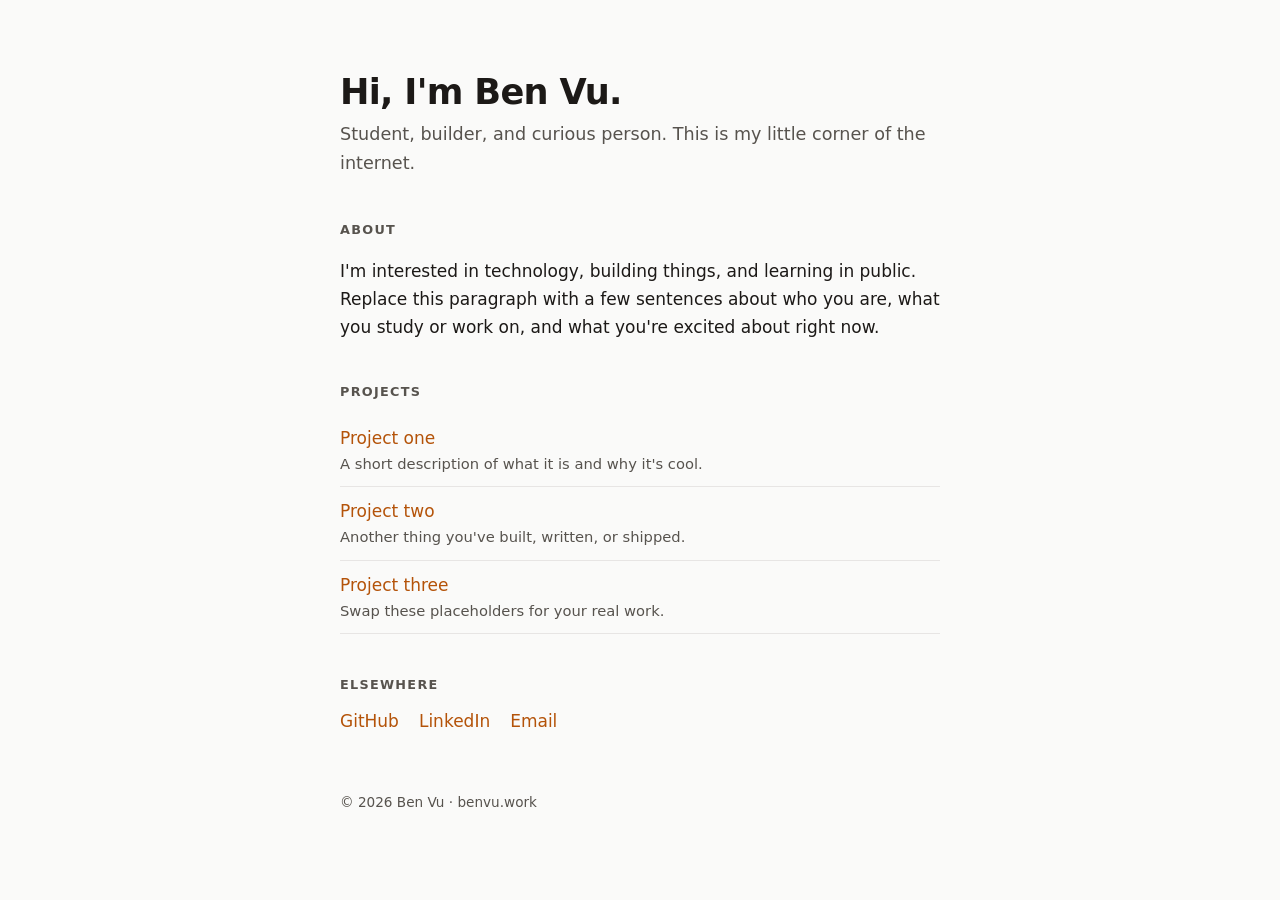
==== index.html @ daca8243 "Initial personal site for benvu.work Co-Authored-By: Claude Opus 5.5 <noreply@anthropic.com>" ====
<!doctype html>
<html lang="en">
<head>
  <meta charset="utf-8">
  <meta name="viewport" content="width=device-width, initial-scale=1">
  <title>Ben Vu</title>
  <meta name="description" content="Personal website of Ben Vu.">
  <link rel="icon" href="data:image/svg+xml,<svg xmlns='http://www.w3.org/2000/svg' viewBox='0 0 100 100'><text y='.9em' font-size='90'>👋</text></svg>">
  <style>
    :root {
      --bg: #fafaf9; --fg: #1c1917; --muted: #57534e; --accent: #b45309; --line: #e7e5e4;
    }
    @media (prefers-color-scheme: dark) {
      :root { --bg: #161412; --fg: #f5f5f4; --muted: #a8a29e; --accent: #f59e0b; --line: #292524; }
    }
    * { box-sizing: border-box; }
    body {
      margin: 0; background: var(--bg); color: var(--fg);
      font: 17px/1.65 -apple-system, BlinkMacSystemFont, "Segoe UI", Inter, system-ui, sans-serif;
    }
    main { max-width: 640px; margin: 0 auto; padding: 72px 20px 48px; }
    h1 { font-size: 2.2rem; line-height: 1.15; margin: 0 0 8px; letter-spacing: -0.02em; }
    .tagline { color: var(--muted); margin: 0 0 32px; font-size: 1.1rem; }
    h2 { font-size: .8rem; text-transform: uppercase; letter-spacing: .1em; color: var(--muted); margin: 40px 0 12px; }
    a { color: var(--accent); text-decoration: none; }
    a:hover { text-decoration: underline; }
    ul { list-style: none; padding: 0; margin: 0; }
    li { padding: 10px 0; border-bottom: 1px solid var(--line); }
    li span { color: var(--muted); font-size: .92rem; display: block; }
    .links { display: flex; gap: 20px; flex-wrap: wrap; }
    footer { color: var(--muted); font-size: .85rem; margin-top: 56px; }
  </style>
</head>
<body>
  <main>
    <h1>Hi, I'm Ben Vu.</h1>
    <p class="tagline">Student, builder, and curious person. This is my little corner of the internet.</p>

    <h2>About</h2>
    <p>I'm interested in technology, building things, and learning in public. Replace this paragraph with a few sentences about who you are, what you study or work on, and what you're excited about right now.</p>

    <h2>Projects</h2>
    <ul>
      <li><a href="#">Project one</a><span>A short description of what it is and why it's cool.</span></li>
      <li><a href="#">Project two</a><span>Another thing you've built, written, or shipped.</span></li>
      <li><a href="#">Project three</a><span>Swap these placeholders for your real work.</span></li>
    </ul>

    <h2>Elsewhere</h2>
    <div class="links">
      <a href="https://github.com/benvu35">GitHub</a>
      <a href="https://www.linkedin.com/">LinkedIn</a>
      <a href="mailto:hello@benvu.work">Email</a>
    </div>

    <footer>© <span id="y"></span> Ben Vu · benvu.work</footer>
  </main>
  <script>document.getElementById('y').textContent = new Date().getFullYear();</script>
</body>
</html>
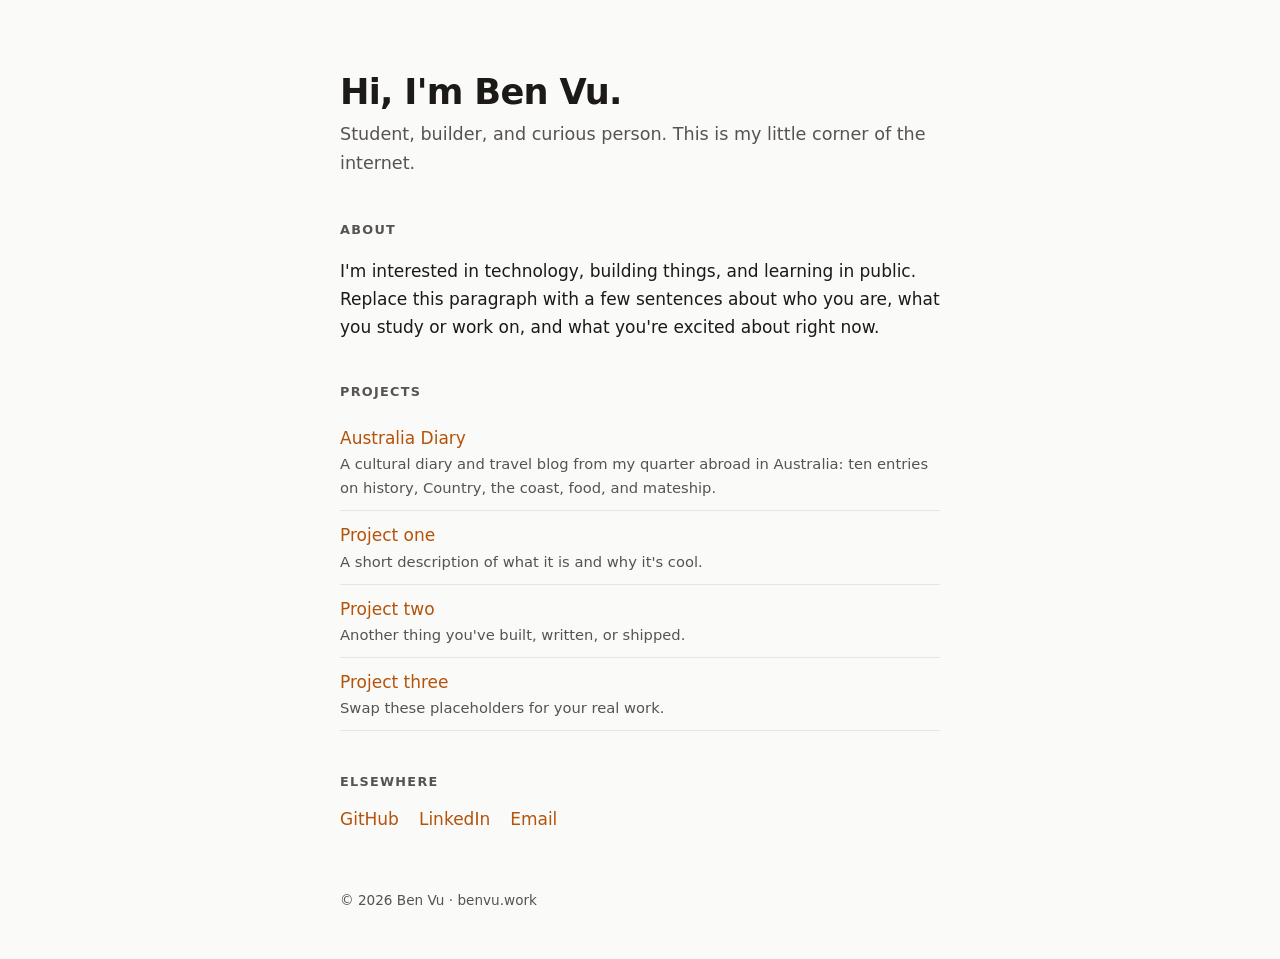
==== commit 721d3fa1: "Add Australia cultural diary as an interactive scroll page Ten Australian Studies diary entries with" ====
--- a/index.html
+++ b/index.html
@@ -41,6 +41,7 @@
 
     <h2>Projects</h2>
     <ul>
+      <li><a href="/australia/">Australia Diary</a><span>A cultural diary and travel blog from my quarter abroad in Australia: ten entries on history, Country, the coast, food, and mateship.</span></li>
       <li><a href="#">Project one</a><span>A short description of what it is and why it's cool.</span></li>
       <li><a href="#">Project two</a><span>Another thing you've built, written, or shipped.</span></li>
       <li><a href="#">Project three</a><span>Swap these placeholders for your real work.</span></li>
@@ -49,8 +50,8 @@
     <h2>Elsewhere</h2>
     <div class="links">
       <a href="https://github.com/benvu35">GitHub</a>
-      <a href="https://www.linkedin.com/">LinkedIn</a>
-      <a href="mailto:hello@benvu.work">Email</a>
+      <a href="https://www.linkedin.com/in/benvu35/">LinkedIn</a>
+      <a href="mailto:benvu@stanford.edu">Email</a>
     </div>
 
     <footer>© <span id="y"></span> Ben Vu · benvu.work</footer>
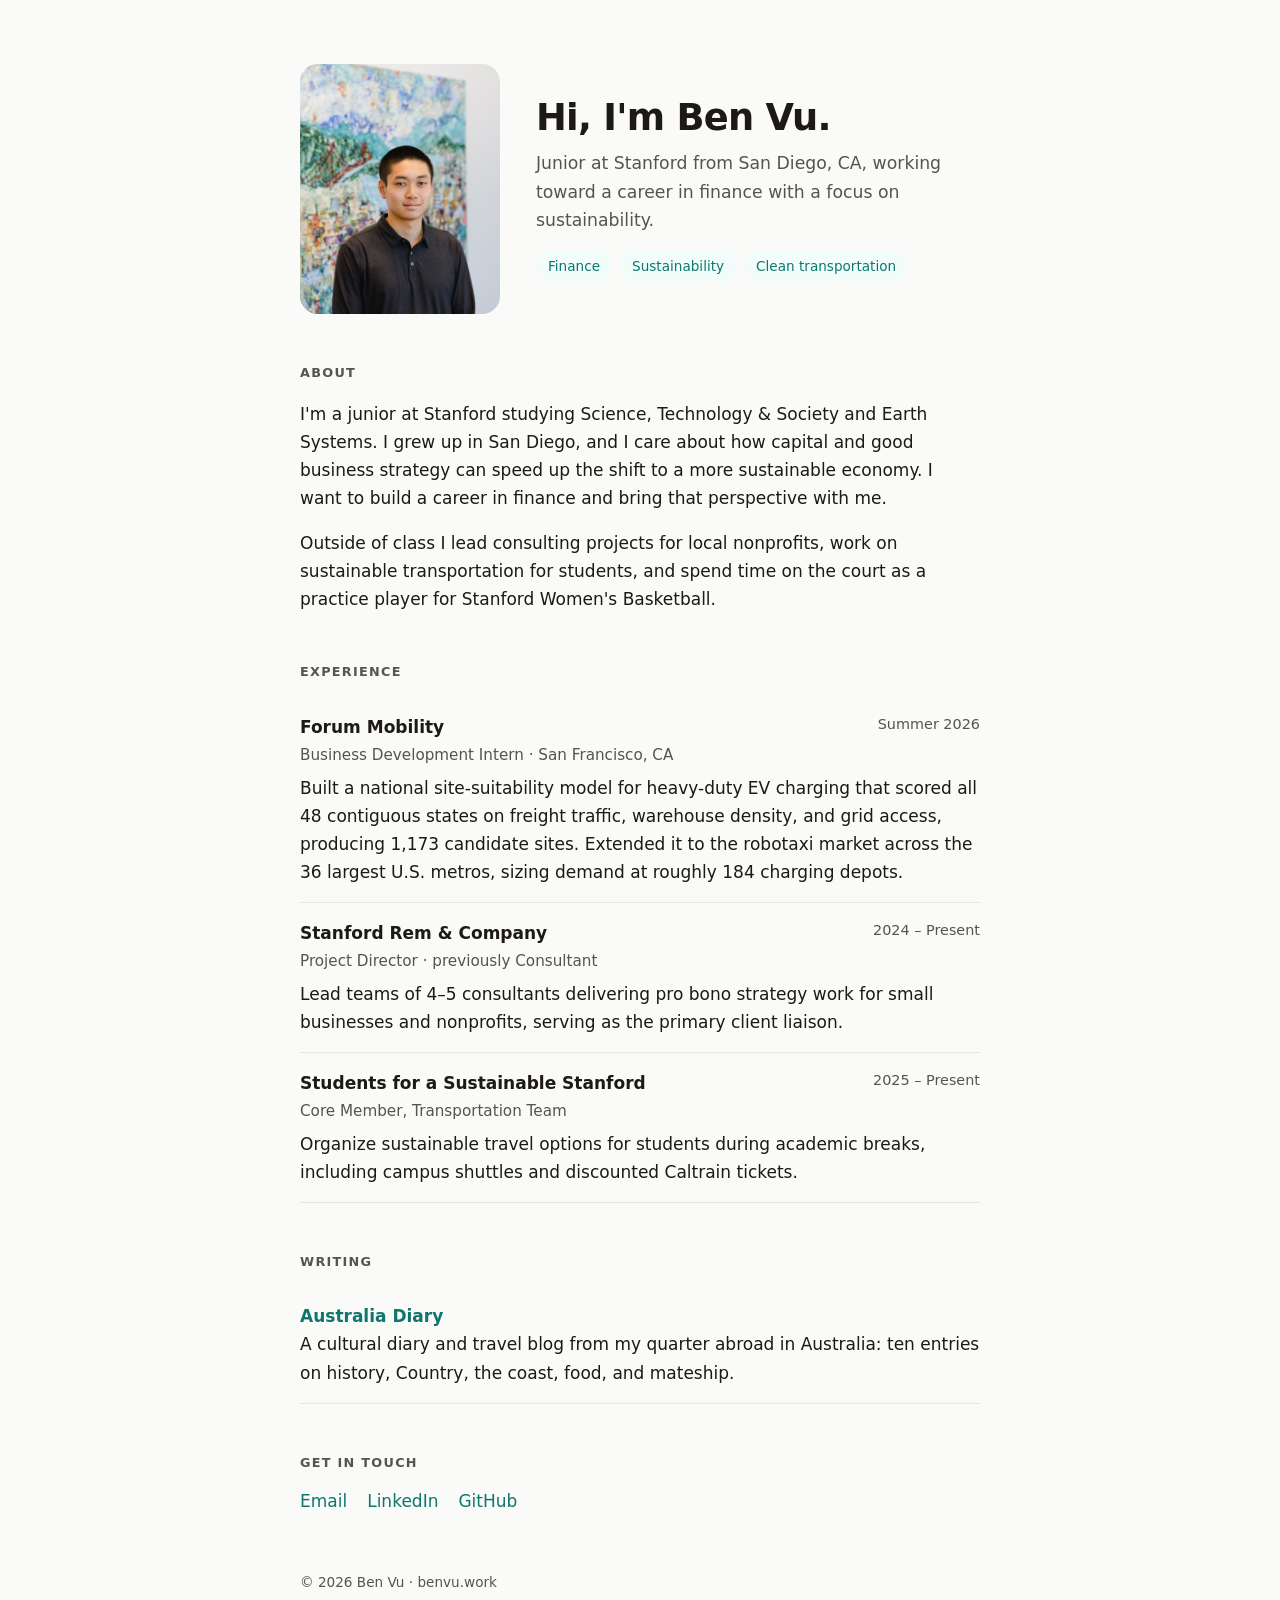
==== commit 016ea354: "Add photo, about, and experience from resume Co-Authored-By: Claude Opus 5.5 <noreply@anthropic.com>" ====
--- a/index.html
+++ b/index.html
@@ -4,54 +4,103 @@
   <meta charset="utf-8">
   <meta name="viewport" content="width=device-width, initial-scale=1">
   <title>Ben Vu</title>
-  <meta name="description" content="Personal website of Ben Vu.">
+  <meta name="description" content="Ben Vu — Stanford junior from San Diego, interested in finance and sustainability.">
+  <meta property="og:title" content="Ben Vu">
+  <meta property="og:description" content="Stanford junior from San Diego, interested in finance and sustainability.">
+  <meta property="og:image" content="https://benvu.work/images/ben.jpg">
   <link rel="icon" href="data:image/svg+xml,<svg xmlns='http://www.w3.org/2000/svg' viewBox='0 0 100 100'><text y='.9em' font-size='90'>👋</text></svg>">
   <style>
     :root {
-      --bg: #fafaf9; --fg: #1c1917; --muted: #57534e; --accent: #b45309; --line: #e7e5e4;
+      --bg: #fafaf9; --fg: #1c1917; --muted: #57534e; --accent: #0f766e; --line: #e7e5e4; --chip: #f0fdfa;
     }
     @media (prefers-color-scheme: dark) {
-      :root { --bg: #161412; --fg: #f5f5f4; --muted: #a8a29e; --accent: #f59e0b; --line: #292524; }
+      :root { --bg: #141413; --fg: #f5f5f4; --muted: #a8a29e; --accent: #2dd4bf; --line: #292524; --chip: #13302d; }
     }
     * { box-sizing: border-box; }
     body {
       margin: 0; background: var(--bg); color: var(--fg);
       font: 17px/1.65 -apple-system, BlinkMacSystemFont, "Segoe UI", Inter, system-ui, sans-serif;
     }
-    main { max-width: 640px; margin: 0 auto; padding: 72px 20px 48px; }
-    h1 { font-size: 2.2rem; line-height: 1.15; margin: 0 0 8px; letter-spacing: -0.02em; }
-    .tagline { color: var(--muted); margin: 0 0 32px; font-size: 1.1rem; }
-    h2 { font-size: .8rem; text-transform: uppercase; letter-spacing: .1em; color: var(--muted); margin: 40px 0 12px; }
+    main { max-width: 720px; margin: 0 auto; padding: 64px 20px 48px; }
+    .hero { display: grid; grid-template-columns: 200px 1fr; gap: 36px; align-items: center; }
+    .hero img {
+      width: 200px; height: 250px; object-fit: cover; object-position: 50% 38%;
+      border-radius: 18px; display: block;
+    }
+    h1 { font-size: 2.3rem; line-height: 1.15; margin: 0 0 10px; letter-spacing: -0.02em; }
+    .tagline { color: var(--muted); margin: 0 0 16px; font-size: 1.08rem; }
+    .chips { display: flex; flex-wrap: wrap; gap: 8px; padding: 0; margin: 0; list-style: none; }
+    .chips li {
+      background: var(--chip); color: var(--accent); font-size: .85rem; font-weight: 500;
+      padding: 4px 12px; border-radius: 999px;
+    }
+    h2 { font-size: .8rem; text-transform: uppercase; letter-spacing: .1em; color: var(--muted); margin: 48px 0 14px; }
     a { color: var(--accent); text-decoration: none; }
     a:hover { text-decoration: underline; }
-    ul { list-style: none; padding: 0; margin: 0; }
-    li { padding: 10px 0; border-bottom: 1px solid var(--line); }
-    li span { color: var(--muted); font-size: .92rem; display: block; }
+    .role { padding: 16px 0; border-bottom: 1px solid var(--line); }
+    .role:last-child { border-bottom: 0; }
+    .role-head { display: flex; justify-content: space-between; gap: 12px; flex-wrap: wrap; }
+    .role-head strong { font-weight: 600; }
+    .when { color: var(--muted); font-size: .9rem; white-space: nowrap; }
+    .title { color: var(--muted); font-size: .95rem; margin: 2px 0 6px; }
+    .role p { margin: 0; }
     .links { display: flex; gap: 20px; flex-wrap: wrap; }
     footer { color: var(--muted); font-size: .85rem; margin-top: 56px; }
+    @media (max-width: 600px) {
+      main { padding-top: 40px; }
+      .hero { grid-template-columns: 1fr; gap: 24px; }
+      .hero img { width: 160px; height: 200px; }
+      h1 { font-size: 2rem; }
+    }
   </style>
 </head>
 <body>
   <main>
-    <h1>Hi, I'm Ben Vu.</h1>
-    <p class="tagline">Student, builder, and curious person. This is my little corner of the internet.</p>
+    <section class="hero">
+      <img src="images/ben.jpg" alt="Portrait of Ben Vu" width="200" height="250">
+      <div>
+        <h1>Hi, I'm Ben Vu.</h1>
+        <p class="tagline">Junior at Stanford from San Diego, CA, working toward a career in finance with a focus on sustainability.</p>
+        <ul class="chips">
+          <li>Finance</li>
+          <li>Sustainability</li>
+          <li>Clean transportation</li>
+        </ul>
+      </div>
+    </section>
 
     <h2>About</h2>
-    <p>I'm interested in technology, building things, and learning in public. Replace this paragraph with a few sentences about who you are, what you study or work on, and what you're excited about right now.</p>
+    <p>I'm a junior at Stanford studying Science, Technology &amp; Society and Earth Systems. I grew up in San Diego, and I care about how capital and good business strategy can speed up the shift to a more sustainable economy. I want to build a career in finance and bring that perspective with me.</p>
+    <p>Outside of class I lead consulting projects for local nonprofits, work on sustainable transportation for students, and spend time on the court as a practice player for Stanford Women's Basketball.</p>
 
-    <h2>Projects</h2>
-    <ul>
-      <li><a href="/australia/">Australia Diary</a><span>A cultural diary and travel blog from my quarter abroad in Australia: ten entries on history, Country, the coast, food, and mateship.</span></li>
-      <li><a href="#">Project one</a><span>A short description of what it is and why it's cool.</span></li>
-      <li><a href="#">Project two</a><span>Another thing you've built, written, or shipped.</span></li>
-      <li><a href="#">Project three</a><span>Swap these placeholders for your real work.</span></li>
-    </ul>
+    <h2>Experience</h2>
+    <div class="role">
+      <div class="role-head"><strong>Forum Mobility</strong><span class="when">Summer 2026</span></div>
+      <div class="title">Business Development Intern · San Francisco, CA</div>
+      <p>Built a national site-suitability model for heavy-duty EV charging that scored all 48 contiguous states on freight traffic, warehouse density, and grid access, producing 1,173 candidate sites. Extended it to the robotaxi market across the 36 largest U.S. metros, sizing demand at roughly 184 charging depots.</p>
+    </div>
+    <div class="role">
+      <div class="role-head"><strong>Stanford Rem &amp; Company</strong><span class="when">2024 – Present</span></div>
+      <div class="title">Project Director · previously Consultant</div>
+      <p>Lead teams of 4–5 consultants delivering pro bono strategy work for small businesses and nonprofits, serving as the primary client liaison.</p>
+    </div>
+    <div class="role">
+      <div class="role-head"><strong>Students for a Sustainable Stanford</strong><span class="when">2025 – Present</span></div>
+      <div class="title">Core Member, Transportation Team</div>
+      <p>Organize sustainable travel options for students during academic breaks, including campus shuttles and discounted Caltrain tickets.</p>
+    </div>
 
-    <h2>Elsewhere</h2>
+    <h2>Writing</h2>
+    <div class="role">
+      <div class="role-head"><strong><a href="/australia/">Australia Diary</a></strong></div>
+      <p>A cultural diary and travel blog from my quarter abroad in Australia: ten entries on history, Country, the coast, food, and mateship.</p>
+    </div>
+
+    <h2>Get in touch</h2>
     <div class="links">
+      <a href="mailto:benvu@stanford.edu">Email</a>
+      <a href="https://www.linkedin.com/in/benvu35/">LinkedIn</a>
       <a href="https://github.com/benvu35">GitHub</a>
-      <a href="https://www.linkedin.com/in/benvu35/">LinkedIn</a>
-      <a href="mailto:benvu@stanford.edu">Email</a>
     </div>
 
     <footer>© <span id="y"></span> Ben Vu · benvu.work</footer>
